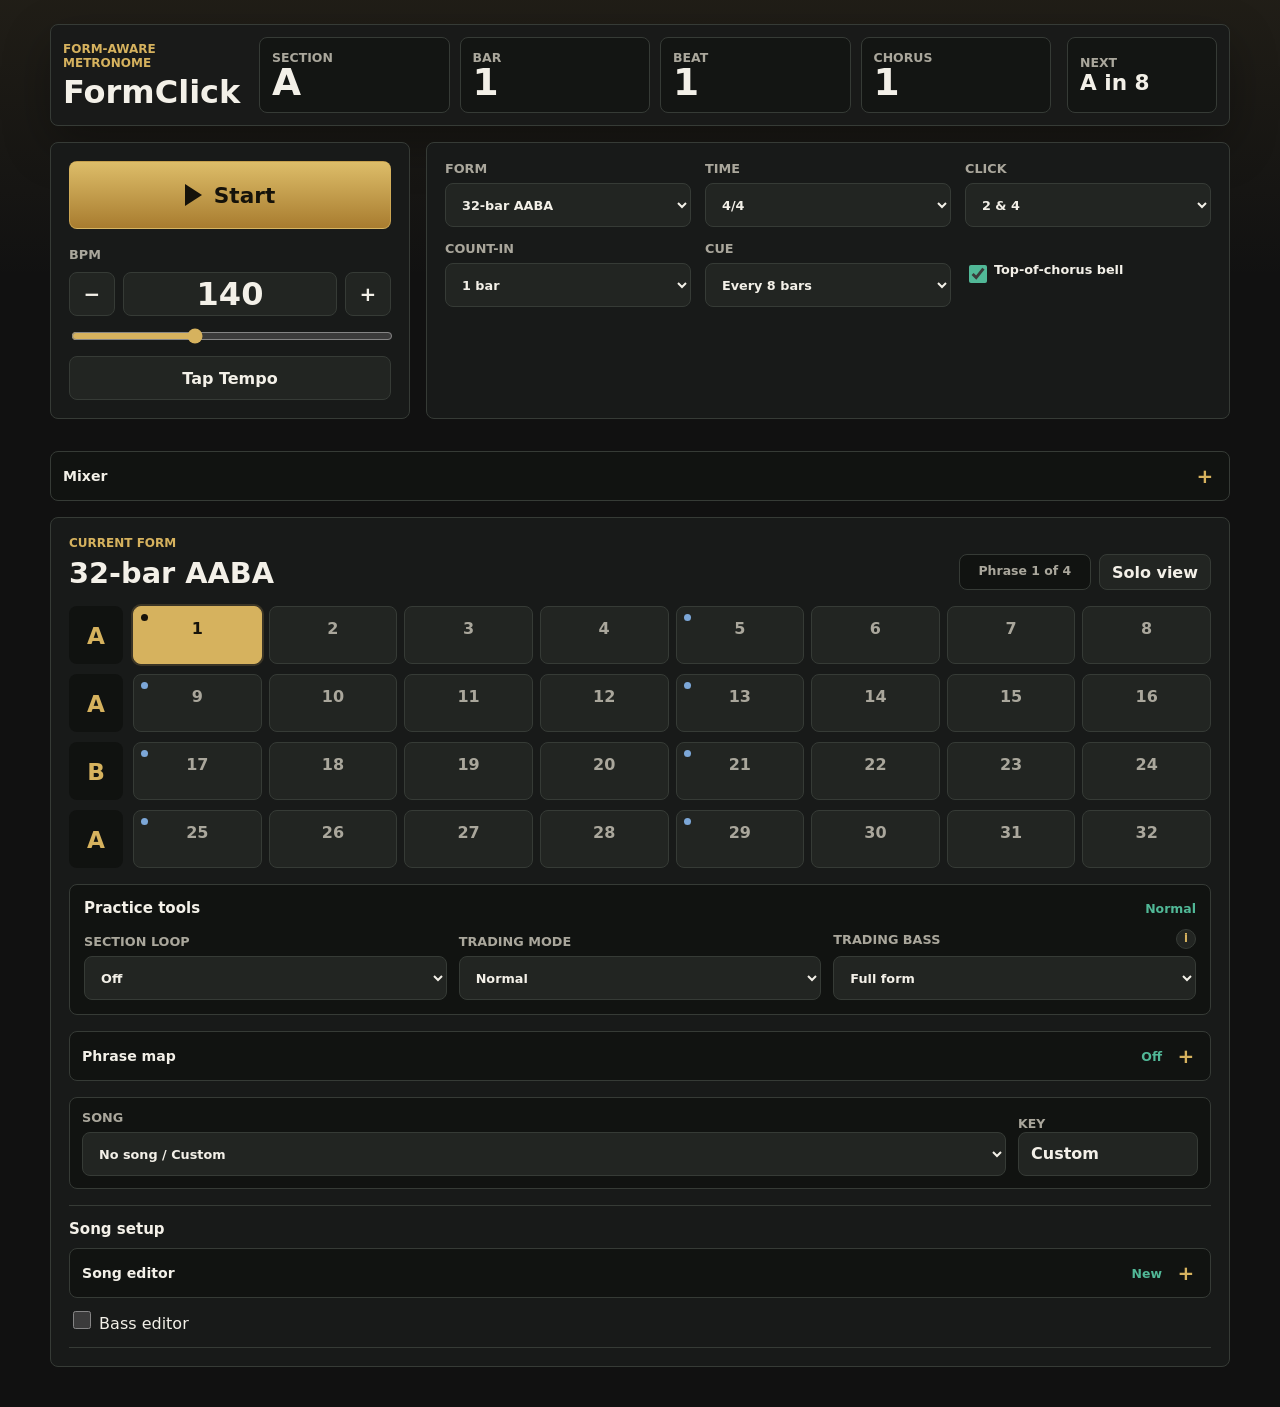
==== index.html @ 1fe7f84e "Initial FormClick version" ====
<!doctype html>
<html lang="en">
  <head>
    <meta charset="utf-8">
    <meta name="viewport" content="width=device-width, initial-scale=1">
    <meta name="theme-color" content="#111111">
    <meta name="apple-mobile-web-app-capable" content="yes">
    <meta name="apple-mobile-web-app-status-bar-style" content="black-translucent">
    <link rel="manifest" href="manifest.webmanifest">
    <link rel="icon" href="icon.svg" type="image/svg+xml">
    <link rel="apple-touch-icon" href="apple-touch-icon.png">
    <title>FormClick</title>
    <link rel="stylesheet" href="styles.css?v=iteration-2o">
  </head>
  <body>
    <main class="app-shell">
      <section class="status-band" aria-labelledby="app-title">
        <div class="brand-lockup">
          <p class="eyebrow">Form-aware metronome</p>
          <h1 id="app-title">FormClick</h1>
        </div>

        <div class="current-readout">
          <div>
            <span class="readout-label">Section</span>
            <strong id="current-section">A</strong>
          </div>
          <div>
            <span class="readout-label">Bar</span>
            <strong id="current-bar">1</strong>
          </div>
          <div>
            <span class="readout-label">Beat</span>
            <strong id="current-beat">1</strong>
          </div>
          <div>
            <span class="readout-label">Chorus</span>
            <strong id="current-chorus">1</strong>
          </div>
        </div>

        <div class="next-section">
          <span class="readout-label">Next</span>
          <strong id="next-section">A in 8</strong>
        </div>
      </section>

      <section class="control-layout" aria-label="Metronome controls">
        <div class="transport-panel">
          <button id="start-stop" class="transport-button" type="button" aria-label="Start metronome">
            <span class="transport-icon" aria-hidden="true"></span>
            <span id="transport-label">Start</span>
          </button>

          <div class="tempo-cluster">
            <label for="bpm">BPM</label>
            <div class="tempo-row">
              <button id="bpm-down" class="icon-button" type="button" aria-label="Decrease BPM">−</button>
              <input id="bpm" type="text" inputmode="numeric" pattern="[0-9]*" value="140" aria-label="BPM">
              <button id="bpm-up" class="icon-button" type="button" aria-label="Increase BPM">+</button>
            </div>
            <input id="bpm-range" type="range" min="30" max="320" step="1" value="140" aria-label="BPM slider">
            <button id="tap-tempo" class="secondary-button" type="button">Tap Tempo</button>
          </div>
        </div>

        <details class="settings-panel" open>
          <summary>
            <span>Metronome settings</span>
            <strong id="settings-summary">2 &amp; 4 / Cue 8</strong>
          </summary>
          <div class="settings-grid">
          <label>
            Form
            <select id="form-preset">
              <option value="aaba32">32-bar AABA</option>
              <option value="abac32">32-bar ABAC</option>
              <option value="blues12">12-bar Blues</option>
              <option value="rhythm32">Rhythm Changes</option>
              <option value="sixteen16">16-bar Tune</option>
              <option value="vamp8">Modal/Vamp</option>
              <option value="customUser">Custom form</option>
            </select>
          </label>

          <label>
            Time
            <select id="time-signature">
              <option value="4">4/4</option>
              <option value="3">3/4</option>
              <option value="5">5/4</option>
              <option value="7">7/4</option>
            </select>
          </label>

          <label>
            Click
            <select id="click-mode">
              <option value="quarter">Quarter notes</option>
              <option value="twoFour" selected>2 &amp; 4</option>
              <option value="beatOne">Beat 1 only</option>
              <option value="barline">Barline only</option>
              <option value="off">Off</option>
            </select>
          </label>

          <label>
            Count-in
            <select id="count-in">
              <option value="0">Off</option>
              <option value="1" selected>1 bar</option>
              <option value="2">2 bars</option>
            </select>
          </label>

          <label>
            Cue
            <select id="cue-interval">
              <option value="off">Off</option>
              <option value="1">Every bar</option>
              <option value="2">Every 2 bars</option>
              <option value="3">Every 3 bars</option>
              <option value="4">Every 4 bars</option>
              <option value="8" selected>Every 8 bars</option>
              <option value="12">Every 12 bars</option>
              <option value="16">Every 16 bars</option>
              <option value="32">Every 32 bars</option>
              <option value="chorus">Every chorus</option>
            </select>
          </label>

          <label class="toggle-row">
            <input id="chorus-cue" type="checkbox" checked>
            <span>Top-of-chorus bell</span>
          </label>
          </div>
        </details>

        <details class="mixer-panel tool-disclosure">
          <summary>Mixer</summary>
          <div class="mixer-grid">
            <label>
              Click volume
              <input id="click-volume" type="range" min="0" max="100" step="1" value="70">
            </label>
            <label>
              Cue volume
              <input id="cue-volume" type="range" min="0" max="100" step="1" value="85">
            </label>
            <label>
              Bass volume
              <input id="mixer-bass-volume" type="range" min="0" max="100" step="1" value="80">
            </label>
          </div>
        </details>
      </section>

      <section class="form-stage" aria-label="Jazz form map">
        <div class="form-header">
          <div>
            <p class="eyebrow">Current form</p>
            <h2 id="form-name">32-bar AABA</h2>
          </div>
          <div class="form-meta">
            <span class="state-chip" id="loop-summary" hidden>Loop off</span>
            <span class="state-chip" id="bass-summary" hidden>Bass off</span>
            <span class="state-chip" id="trading-summary" hidden>Trading off</span>
            <span class="state-chip" id="map-summary" hidden>Map off</span>
            <span class="phrase-chip" id="phrase-status">Phrase 1 of 4</span>
            <button id="solo-toggle" class="secondary-button compact-button" type="button">Solo view</button>
          </div>
        </div>
        <div id="form-grid" class="form-grid"></div>

        <section class="practice-tools-panel" aria-labelledby="practice-tools-title">
          <div class="tool-group-header">
            <h3 id="practice-tools-title">Practice tools</h3>
            <strong id="practice-status">Normal</strong>
          </div>
          <div class="practice-tools-grid">
            <label>
              Section loop
              <select id="section-loop">
                <option value="off" selected>Off</option>
              </select>
            </label>

            <label>
              Trading mode
              <select id="practice-mode">
                <option value="normal" selected>Normal</option>
              </select>
            </label>

            <div class="practice-control">
              <div class="field-label-with-help">
                <label for="trading-bass">Trading bass</label>
                <span class="tooltip-trigger">
                  <button class="info-button" type="button" aria-label="Explain trading bass" aria-describedby="trading-bass-help">i</button>
                  <span id="trading-bass-help" class="tooltip-content" role="tooltip">Full form keeps bass playing during your turn. Band only mutes it during your turn.</span>
                </span>
              </div>
              <select id="trading-bass">
                <option value="full" selected>Full form</option>
                <option value="band">Band only</option>
              </select>
            </div>
          </div>
        </section>

        <details class="phrase-map-panel tool-disclosure" aria-label="Phrase map tools">
          <summary>
            <span>Phrase map</span>
            <strong id="phrase-map-status">Off</strong>
          </summary>
          <div class="phrase-map-body">
            <label class="toggle-row">
              <input id="phrase-map-enabled" type="checkbox">
              <span>Show map and play cues</span>
            </label>

            <div class="phrase-editor-grid">
              <label>
                Start bar
                <input id="phrase-start-bar" type="number" min="1" step="1" value="1">
              </label>

              <label>
                Start beat
                <select id="phrase-start-beat">
                  <option value="1" selected>1</option>
                </select>
              </label>

              <label>
                End bar
                <input id="phrase-end-bar" type="number" min="1" step="1" value="1">
              </label>

              <label>
                End beat
                <select id="phrase-end-beat">
                  <option value="4" selected>4</option>
                </select>
              </label>

              <fieldset class="color-swatches">
                <legend>Colour</legend>
                <label><input type="radio" name="phrase-color" value="blue" checked><span class="swatch is-blue">Blue</span></label>
                <label><input type="radio" name="phrase-color" value="green"><span class="swatch is-green">Green</span></label>
                <label><input type="radio" name="phrase-color" value="gold"><span class="swatch is-gold">Gold</span></label>
              </fieldset>

              <label class="toggle-row">
                <input id="phrase-cue-in" type="checkbox" checked>
                <span>Cue in</span>
              </label>

              <label class="toggle-row">
                <input id="phrase-cue-out" type="checkbox" checked>
                <span>Cue out</span>
              </label>

              <button id="save-phrase" class="secondary-button" type="button">Add range</button>
              <button id="clear-phrases" class="secondary-button danger-button" type="button">Clear all</button>
            </div>

            <div id="phrase-ranges" class="phrase-ranges" aria-label="Mapped phrase ranges"></div>
          </div>
        </details>

        <div class="song-preset-panel" aria-label="Song preset editor">
          <label>
            Song
            <select id="song-preset">
              <option value="">Custom form</option>
            </select>
          </label>

          <div>
            <span class="readout-label">Key</span>
            <strong id="song-key">Custom</strong>
          </div>
        </div>

        <section class="session-setup-section" aria-labelledby="session-setup-title">
          <div class="tool-group-header">
            <h3 id="session-setup-title">Song setup</h3>
          </div>

          <details class="song-editor-panel tool-disclosure">
            <summary>
              <span>Song editor</span>
              <strong id="song-editor-status">New</strong>
            </summary>
            <div class="song-editor-grid">
              <label>
                Title
                <input id="song-editor-title" type="text" placeholder="My tune">
              </label>
              <label>
                Key
                <input id="song-editor-key" type="text" placeholder="C minor">
              </label>
              <label>
                Form
                <select id="song-editor-form">
                  <option value="aaba32">32-bar AABA</option>
                  <option value="abac32">32-bar ABAC</option>
                  <option value="blues12">12-bar Blues</option>
                  <option value="rhythm32">Rhythm Changes</option>
                  <option value="sixteen16">16-bar Tune</option>
                  <option value="vamp8">Modal/Vamp</option>
                  <option value="customUser">Custom form</option>
                </select>
              </label>
              <label id="song-editor-sections-wrap" class="song-sections-field" hidden>
                Sections
                <input id="song-editor-sections" type="text" value="A:8, A:8, B:8, A:8" aria-describedby="song-editor-hint">
              </label>
              <span id="song-editor-hint" class="field-hint" hidden>Use label:bars, separated by commas.</span>
              <div class="song-editor-actions">
                <button id="use-song-draft" class="secondary-button" type="button">Use now</button>
                <button id="save-song" class="secondary-button" type="button">Save song</button>
                <button id="delete-song" class="secondary-button danger-button" type="button" disabled>Delete</button>
              </div>
            </div>
          </details>

        <div class="root-editor">
          <label class="toggle-row root-edit-toggle">
            <input id="root-edit-enabled" type="checkbox">
            <span>Bass editor</span>
          </label>

          <p id="bass-editor-hint" class="editor-hint" hidden>Click a bar in the sequencer, then choose its bass note below.</p>

          <div id="bar-root-editor" class="bar-root-editor" hidden>
            <div>
              <p class="eyebrow">Selected bar</p>
              <h3 id="selected-bar-title">Bar 1</h3>
            </div>

            <label>
              Whole bar
              <select id="bar-root-primary">
                <option value="C1" selected>C</option>
                <option value="Db1">Db</option>
                <option value="D1">D</option>
                <option value="Eb1">Eb</option>
                <option value="E1">E</option>
                <option value="F1">F</option>
                <option value="Gb1">Gb</option>
                <option value="G1">G</option>
                <option value="Ab1">Ab</option>
                <option value="A1">A</option>
                <option value="Bb1">Bb</option>
                <option value="B1">B</option>
              </select>
            </label>

            <label class="toggle-row">
              <input id="bar-root-split" type="checkbox">
              <span>Split half bar</span>
            </label>

            <label id="bar-root-secondary-wrap">
              Second half
              <select id="bar-root-secondary">
                <option value="C1" selected>C</option>
                <option value="Db1">Db</option>
                <option value="D1">D</option>
                <option value="Eb1">Eb</option>
                <option value="E1">E</option>
                <option value="F1">F</option>
                <option value="Gb1">Gb</option>
                <option value="G1">G</option>
                <option value="Ab1">Ab</option>
                <option value="A1">A</option>
                <option value="Bb1">Bb</option>
                <option value="B1">B</option>
              </select>
            </label>

            <button id="save-bar-root" class="secondary-button" type="button">Set</button>
            <button id="clear-bar-root" class="secondary-button" type="button">Clear</button>
          </div>

          <div id="bass-settings-panel" class="bass-settings-panel" aria-label="Bass controls" hidden>
            <label>
              Bass style
              <select id="bass-style">
                <option value="ballad" selected>Whole notes</option>
                <option value="walking">Walking bass</option>
                <option value="jazz">Jazz quarter pulse</option>
              </select>
            </label>

            <label>
              Bass octave
              <select id="bass-octave">
                <option value="-12">-1 octave</option>
                <option value="0" selected>Normal</option>
                <option value="12">+1 octave</option>
              </select>
            </label>
          </div>
        </div>
        </section>
      </section>
      <div id="runtime-status" class="sr-only" aria-live="polite">Ready</div>
    </main>

    <script src="core.js?v=iteration-2o"></script>
    <script src="app.js?v=iteration-2o"></script>
  </body>
</html>
---- styles.css ----
:root {
  color-scheme: dark;
  --bg: #111111;
  --surface: #191b1a;
  --surface-strong: #222522;
  --line: #363b36;
  --text: #f3f0e8;
  --muted: #aaa79c;
  --gold: #d6b25e;
  --green: #51b897;
  --red: #cb6d67;
  --blue: #7ca7d8;
  --shadow: rgba(0, 0, 0, 0.3);
  --radius: 8px;
  font-family: Inter, ui-sans-serif, system-ui, -apple-system, BlinkMacSystemFont, "Segoe UI", sans-serif;
}

* {
  box-sizing: border-box;
}

body {
  min-height: 100vh;
  margin: 0;
  background:
    linear-gradient(180deg, rgba(214, 178, 94, 0.08), transparent 280px),
    var(--bg);
  color: var(--text);
}

button,
input,
select {
  font: inherit;
}

button,
select,
input[type="text"] {
  border: 1px solid var(--line);
  color: var(--text);
  background: var(--surface-strong);
}

button {
  cursor: pointer;
}

button:focus-visible,
input:focus-visible,
select:focus-visible {
  outline: 2px solid var(--gold);
  outline-offset: 2px;
}

.app-shell {
  width: min(1180px, calc(100% - 32px));
  min-height: 100vh;
  margin: 0 auto;
  padding: 24px 0 40px;
}

.status-band {
  display: grid;
  grid-template-columns: 180px minmax(420px, 1fr) 150px;
  align-items: stretch;
  gap: 16px;
  padding: 12px;
  border: 1px solid var(--line);
  border-radius: var(--radius);
  background: rgba(25, 27, 26, 0.92);
  box-shadow: 0 18px 48px var(--shadow);
}

.brand-lockup,
.next-section,
.current-readout > div {
  display: flex;
  flex-direction: column;
  justify-content: center;
  min-width: 0;
}

.eyebrow {
  margin: 0 0 6px;
  color: var(--gold);
  font-size: 0.75rem;
  font-weight: 800;
  letter-spacing: 0;
  text-transform: uppercase;
}

h1,
h2 {
  margin: 0;
  letter-spacing: 0;
}

h1 {
  font-size: 2rem;
  line-height: 1;
}

h2 {
  font-size: 1.8rem;
}

.current-readout {
  display: grid;
  grid-template-columns: repeat(4, minmax(0, 1fr));
  gap: 10px;
}

.current-readout > div,
.next-section {
  min-height: 76px;
  padding: 10px 12px;
  border: 1px solid var(--line);
  border-radius: var(--radius);
  background: #131513;
}

.current-readout strong,
.next-section strong {
  overflow-wrap: anywhere;
}

.current-readout strong {
  font-size: 2.35rem;
  line-height: 0.95;
}

.current-readout strong.is-counting-in {
  color: var(--red);
}

.next-section strong {
  font-size: 1.35rem;
}

.readout-label {
  color: var(--muted);
  font-size: 0.78rem;
  font-weight: 700;
  text-transform: uppercase;
}

.control-layout {
  display: grid;
  grid-template-columns: minmax(280px, 360px) 1fr;
  gap: 16px;
  margin-top: 16px;
}

.transport-panel,
.settings-panel,
.form-stage {
  border: 1px solid var(--line);
  border-radius: var(--radius);
  background: rgba(25, 27, 26, 0.94);
}

.transport-panel {
  display: grid;
  gap: 18px;
  padding: 18px;
}

.transport-button {
  display: flex;
  align-items: center;
  justify-content: center;
  gap: 12px;
  min-height: 68px;
  border-color: rgba(214, 178, 94, 0.65);
  border-radius: var(--radius);
  background: linear-gradient(180deg, #ddbd69, #a87c2f);
  color: #15120a;
  font-size: 1.35rem;
  font-weight: 900;
}

.transport-button.is-playing {
  background: linear-gradient(180deg, #df8079, #a3443e);
  color: #160a09;
}

.transport-icon {
  width: 0;
  height: 0;
  border-top: 11px solid transparent;
  border-bottom: 11px solid transparent;
  border-left: 17px solid currentColor;
}

.transport-button.is-playing .transport-icon {
  width: 18px;
  height: 22px;
  border: 0;
  background:
    linear-gradient(90deg, currentColor 0 35%, transparent 35% 65%, currentColor 65% 100%);
}

.tempo-cluster {
  display: grid;
  gap: 10px;
}

.tempo-cluster label,
.settings-panel label,
.bass-settings-panel label {
  color: var(--muted);
  font-size: 0.8rem;
  font-weight: 800;
  text-transform: uppercase;
}

.tempo-row {
  display: grid;
  grid-template-columns: 46px 1fr 46px;
  gap: 8px;
}

.icon-button,
.secondary-button,
select,
input[type="text"] {
  min-height: 44px;
  border-radius: var(--radius);
}

.icon-button {
  font-size: 1.25rem;
  font-weight: 900;
}

.secondary-button {
  color: var(--text);
  font-weight: 800;
}

#bpm {
  width: 100%;
  text-align: center;
  font-size: 2rem;
  font-weight: 900;
}

#bpm.is-pending {
  border-color: rgba(214, 178, 94, 0.7);
  color: var(--gold);
}

input[type="range"] {
  width: 100%;
  accent-color: var(--gold);
}

input[type="number"],
input[type="text"] {
  width: 100%;
  min-height: 44px;
  padding: 0 12px;
  border: 1px solid var(--line);
  border-radius: var(--radius);
  background: var(--surface-strong);
  color: var(--text);
}

.settings-panel,
.bass-settings-panel {
  display: grid;
  grid-template-columns: repeat(3, minmax(160px, 1fr));
  gap: 14px;
}

.settings-panel {
  display: block;
  padding: 0;
}

.settings-panel > summary {
  display: none;
}

.settings-grid {
  display: grid;
  grid-template-columns: repeat(3, minmax(160px, 1fr));
  gap: 14px;
  padding: 18px;
}

.settings-panel label,
.bass-settings-panel label {
  display: grid;
  gap: 7px;
}

select {
  width: 100%;
  padding: 0 12px;
}

.toggle-row {
  align-content: center;
  grid-template-columns: 22px 1fr;
  color: var(--text) !important;
  text-transform: none !important;
}

.toggle-row input {
  width: 18px;
  height: 18px;
  accent-color: var(--green);
}

.form-stage {
  margin-top: 16px;
  padding: 18px;
}

.form-header {
  display: flex;
  align-items: end;
  justify-content: space-between;
  gap: 16px;
  margin-bottom: 16px;
}

.form-meta {
  display: flex;
  flex-wrap: wrap;
  justify-content: flex-end;
  gap: 8px;
}

.state-chip,
.phrase-chip {
  min-height: 36px;
  padding: 8px 10px;
  border: 1px solid var(--line);
  border-radius: var(--radius);
  background: #111311;
  color: var(--muted);
  text-align: center;
  font-size: 0.78rem;
  font-weight: 800;
}

.state-chip {
  border-color: rgba(81, 184, 151, 0.48);
  color: var(--green);
}

.compact-button {
  min-height: 36px;
  padding: 6px 12px;
}

.phrase-chip {
  min-width: 132px;
  padding: 8px 10px;
  border: 1px solid var(--line);
  border-radius: var(--radius);
  background: #111311;
  color: var(--muted);
  text-align: center;
  font-weight: 800;
}

.form-grid {
  display: grid;
  gap: 10px;
}

.root-editor {
  display: grid;
  gap: 12px;
  margin-top: 16px;
}

.song-preset-panel,
.phrase-map-panel {
  display: grid;
  gap: 12px;
  align-items: end;
  margin-top: 16px;
  padding: 12px;
  border: 1px solid var(--line);
  border-radius: var(--radius);
  background: #111311;
}

.song-preset-panel {
  grid-template-columns: minmax(220px, 1fr) minmax(120px, 180px);
}

.phrase-map-panel {
  grid-template-columns: minmax(120px, 160px) repeat(4, minmax(96px, 1fr)) repeat(2, minmax(92px, 120px)) repeat(2, minmax(78px, 100px)) minmax(110px, 140px);
}

.song-preset-panel label,
.phrase-map-panel label {
  display: grid;
  gap: 7px;
  color: var(--muted);
  font-size: 0.8rem;
  font-weight: 800;
  text-transform: uppercase;
}

.song-preset-panel strong,
.phrase-map-panel strong {
  display: block;
  min-height: 44px;
  padding: 11px 12px;
  border: 1px solid var(--line);
  border-radius: var(--radius);
  background: var(--surface-strong);
  color: var(--text);
}

.practice-tools-panel {
  display: grid;
  gap: 12px;
  margin-top: 16px;
  padding: 14px;
  border: 1px solid var(--line);
  border-radius: var(--radius);
  background: #111311;
}

.tool-group-header {
  display: flex;
  align-items: center;
  justify-content: space-between;
  gap: 12px;
}

.tool-group-header h3 {
  margin: 0;
  font-size: 0.94rem;
  letter-spacing: 0;
}

.tool-group-header strong {
  color: var(--green);
  font-size: 0.78rem;
}

.practice-tools-grid {
  display: grid;
  grid-template-columns: repeat(3, minmax(150px, 1fr));
  gap: 12px;
  align-items: end;
}

.practice-tools-grid > label,
.practice-control {
  display: grid;
  gap: 7px;
  color: var(--muted);
  font-size: 0.8rem;
  font-weight: 800;
  text-transform: uppercase;
}

.field-label-with-help {
  display: flex;
  align-items: center;
  justify-content: space-between;
  gap: 8px;
}

.tooltip-trigger {
  position: relative;
  display: inline-flex;
}

.info-button {
  display: grid;
  width: 20px;
  min-width: 20px;
  min-height: 20px;
  height: 20px;
  place-items: center;
  padding: 0;
  border: 1px solid var(--line);
  border-radius: 50%;
  background: var(--surface-strong);
  color: var(--gold);
  font-family: inherit;
  font-size: 0.72rem;
  font-weight: 900;
  line-height: 1;
}

.info-button:focus-visible {
  outline: 2px solid var(--gold);
  outline-offset: 2px;
}

.tooltip-content {
  position: absolute;
  right: 0;
  bottom: calc(100% + 8px);
  z-index: 10;
  width: min(260px, calc(100vw - 48px));
  padding: 10px;
  border: 1px solid var(--line);
  border-radius: var(--radius);
  background: #181b18;
  color: var(--text);
  font-size: 0.75rem;
  font-weight: 700;
  line-height: 1.35;
  opacity: 0;
  pointer-events: none;
  text-transform: none;
  transform: translateY(4px);
  transition: opacity 120ms ease, transform 120ms ease;
}

.tooltip-trigger:hover .tooltip-content,
.info-button:focus + .tooltip-content,
.info-button:focus-visible + .tooltip-content {
  opacity: 1;
  transform: translateY(0);
}

.session-setup-section {
  margin-top: 16px;
  padding: 14px 0;
  border-top: 1px solid var(--line);
  border-bottom: 1px solid var(--line);
}

.session-setup-section > .tool-disclosure,
.session-setup-section > .root-editor {
  margin-top: 10px;
}

.root-edit-toggle {
  width: fit-content;
}

.editor-hint {
  margin: -4px 0 0;
  color: var(--muted);
  font-size: 0.8rem;
  line-height: 1.4;
}

.bass-settings-panel {
  grid-template-columns: repeat(2, minmax(150px, 1fr));
  padding: 12px;
  border: 1px solid var(--line);
  border-radius: var(--radius);
  background: #111311;
}

.bass-settings-panel[hidden] {
  display: none;
}

.bar-root-editor {
  display: grid;
  grid-template-columns: minmax(130px, 1fr) repeat(3, minmax(130px, 1fr)) auto auto;
  gap: 12px;
  align-items: end;
  padding: 12px;
  border: 1px solid var(--line);
  border-radius: var(--radius);
  background: #111311;
}

.bar-root-editor[hidden] {
  display: none;
}

.bar-root-editor h3 {
  margin: 0;
  font-size: 1.25rem;
  letter-spacing: 0;
}

.bar-root-editor label {
  display: grid;
  gap: 7px;
  color: var(--muted);
  font-size: 0.8rem;
  font-weight: 800;
  text-transform: uppercase;
}

.section-row {
  display: grid;
  grid-template-columns: 54px 1fr;
  gap: 10px;
  align-items: stretch;
}

.section-label {
  display: grid;
  place-items: center;
  min-height: 58px;
  border-radius: var(--radius);
  background: #101210;
  color: var(--gold);
  font-size: 1.45rem;
  font-weight: 900;
}

.bar-row {
  display: grid;
  grid-template-columns: repeat(var(--bar-count), minmax(44px, 1fr));
  gap: 7px;
}

.bar-cell {
  position: relative;
  display: grid;
  place-items: center;
  grid-template-rows: 1fr auto;
  min-height: 58px;
  overflow: hidden;
  border: 1px solid var(--line);
  border-radius: var(--radius);
  background: var(--surface-strong);
  color: var(--muted);
  font-size: 1rem;
  font-weight: 850;
}

.bar-number {
  position: relative;
  z-index: 1;
  line-height: 1;
}

.bar-root-label {
  position: relative;
  z-index: 1;
  min-height: 13px;
  color: var(--green);
  font-size: 0.68rem;
  font-weight: 900;
  line-height: 1;
}

.phrase-map-fill {
  position: absolute;
  top: 0;
  bottom: 0;
  left: var(--phrase-left);
  width: var(--phrase-width);
  z-index: 0;
  pointer-events: none;
  opacity: 0.44;
}

.phrase-map-fill.is-blue {
  background: rgba(105, 166, 255, 0.72);
}

.phrase-map-fill.is-green {
  background: rgba(81, 184, 151, 0.72);
}

.phrase-map-fill.is-gold {
  background: rgba(214, 178, 94, 0.78);
}

.bar-cell.has-custom-root {
  border-color: rgba(81, 184, 151, 0.75);
}

.bar-cell.is-selected-edit {
  border-color: var(--green);
  box-shadow: 0 0 0 2px rgba(81, 184, 151, 0.18);
}

.bar-cell.phrase-start::before {
  content: "";
  position: absolute;
  top: 7px;
  left: 7px;
  width: 7px;
  height: 7px;
  border-radius: 50%;
  background: var(--blue);
}

.bar-cell.is-current {
  border-color: var(--gold);
  background: #d6b25e;
  color: #17130a;
  box-shadow: 0 0 0 2px rgba(214, 178, 94, 0.18);
}

.bar-cell.is-current .bar-root-label {
  color: #17130a;
}

.bar-cell.is-current.phrase-start::before {
  background: #17130a;
}

body.is-playing .status-band {
  position: sticky;
  top: 8px;
  z-index: 20;
  box-shadow: 0 12px 36px rgba(0, 0, 0, 0.48);
}

body.is-playing[data-trade-turn="you"] .status-band {
  border-color: rgba(124, 167, 216, 0.72);
}

.mixer-panel {
  grid-column: 1 / -1;
}

.tool-disclosure {
  display: block;
  margin-top: 16px;
  padding: 0;
  border: 1px solid var(--line);
  border-radius: var(--radius);
  background: #111311;
}

.tool-disclosure > summary {
  display: flex;
  min-height: 48px;
  align-items: center;
  justify-content: space-between;
  gap: 12px;
  padding: 10px 12px;
  color: var(--text);
  cursor: pointer;
  font-size: 0.88rem;
  font-weight: 850;
  list-style: none;
}

.tool-disclosure > summary::-webkit-details-marker {
  display: none;
}

.tool-disclosure > summary::after {
  content: "+";
  width: 24px;
  color: var(--gold);
  font-size: 1.25rem;
  text-align: center;
}

.tool-disclosure[open] > summary::after {
  content: "−";
}

.tool-disclosure > summary strong {
  min-height: 0;
  margin-left: auto;
  padding: 0;
  border: 0;
  background: transparent;
  color: var(--green);
  font-size: 0.78rem;
}

.mixer-grid,
.phrase-editor-grid,
.song-editor-grid {
  display: grid;
  gap: 12px;
  padding: 0 12px 12px;
  align-items: end;
}

.mixer-grid {
  grid-template-columns: repeat(3, minmax(150px, 1fr));
}

.phrase-map-body {
  border-top: 1px solid var(--line);
  padding: 12px;
}

.phrase-map-body > .toggle-row {
  margin-bottom: 12px;
}

.phrase-editor-grid {
  grid-template-columns: repeat(4, minmax(96px, 1fr)) minmax(132px, 1.25fr) repeat(2, minmax(88px, 0.8fr)) auto auto;
  padding: 0;
}

.song-editor-grid {
  grid-template-columns: repeat(3, minmax(160px, 1fr));
}

.mixer-grid label,
.phrase-editor-grid > label:not(.toggle-row),
.song-editor-grid label {
  display: grid;
  gap: 7px;
  color: var(--muted);
  font-size: 0.8rem;
  font-weight: 800;
  text-transform: uppercase;
}

.song-sections-field {
  grid-column: 1 / -1;
}

.song-editor-actions {
  display: flex;
  grid-column: 1 / -1;
  justify-content: flex-end;
  gap: 10px;
}

.song-editor-actions button {
  min-width: 108px;
}

button:disabled {
  cursor: not-allowed;
  opacity: 0.42;
}

.field-hint {
  grid-column: 1 / -1;
  color: var(--muted);
  font-size: 0.78rem;
}

.field-hint.is-error {
  color: var(--red);
}

.color-swatches {
  display: flex;
  min-width: 132px;
  min-height: 44px;
  align-items: center;
  gap: 8px;
  margin: 0;
  padding: 18px 10px 6px;
  border: 1px solid var(--line);
  border-radius: var(--radius);
}

.color-swatches legend {
  padding: 0 5px;
  color: var(--muted);
  font-size: 0.7rem;
  font-weight: 800;
  text-transform: uppercase;
}

.color-swatches label {
  display: block;
  cursor: pointer;
}

.color-swatches input {
  position: absolute;
  width: 1px;
  height: 1px;
  opacity: 0;
}

.swatch {
  display: block;
  width: 26px;
  height: 26px;
  overflow: hidden;
  border: 2px solid transparent;
  border-radius: 50%;
  font-size: 0;
}

.swatch.is-blue,
.range-marker.is-blue {
  background: var(--blue);
}

.swatch.is-green,
.range-marker.is-green {
  background: var(--green);
}

.swatch.is-gold,
.range-marker.is-gold {
  background: var(--gold);
}

.color-swatches input:checked + .swatch {
  border-color: var(--text);
  box-shadow: 0 0 0 2px #111311, 0 0 0 4px var(--gold);
}

.phrase-ranges {
  display: grid;
  gap: 6px;
  margin-top: 12px;
}

.phrase-range-row {
  display: grid;
  grid-template-columns: 12px 1fr auto auto;
  min-height: 44px;
  align-items: center;
  gap: 10px;
  padding: 6px 8px;
  border-top: 1px solid var(--line);
}

.range-marker {
  width: 8px;
  height: 28px;
  border-radius: 3px;
}

.range-action {
  min-width: 64px;
  min-height: 36px;
  padding: 0 10px;
  font-size: 0.76rem;
}

.empty-state {
  margin: 4px 0 0;
  color: var(--muted);
  font-size: 0.82rem;
}

.danger-button {
  border-color: rgba(203, 109, 103, 0.5);
  color: #efaaa5;
}

.bar-cell {
  width: 100%;
  min-width: 44px;
  padding: 6px 4px;
  cursor: default;
}

.bar-cell[aria-disabled="false"] {
  cursor: pointer;
}

.bar-cell.is-trading-you:not(.is-current) {
  border-color: rgba(124, 167, 216, 0.66);
  box-shadow: inset 0 -5px 0 rgba(124, 167, 216, 0.42);
}

.bar-cell.is-outside-loop {
  opacity: 0.34;
}

.phrase-map-fill.is-range-start {
  border-left: 3px solid rgba(243, 240, 232, 0.9);
}

.phrase-map-fill.is-range-end {
  border-right: 3px solid rgba(243, 240, 232, 0.9);
}

button:hover:not(:disabled),
select:hover,
input[type="text"]:hover,
input[type="number"]:hover {
  border-color: #596158;
}

body.solo-view .control-layout,
body.solo-view .form-stage > .practice-tools-panel,
body.solo-view .form-stage > .phrase-map-panel,
body.solo-view .form-stage > .song-preset-panel,
body.solo-view .form-stage > .session-setup-section {
  display: none;
}

body.solo-view .app-shell {
  width: min(1440px, calc(100% - 24px));
  padding-top: 12px;
}

body.solo-view .form-stage {
  min-height: calc(100vh - 132px);
}

@media (prefers-reduced-motion: no-preference) {
  .bar-cell,
  .status-band,
  button {
    transition: border-color 120ms ease, background-color 120ms ease, opacity 120ms ease;
  }
}

.sr-only {
  position: absolute;
  width: 1px;
  height: 1px;
  padding: 0;
  margin: -1px;
  overflow: hidden;
  clip: rect(0, 0, 0, 0);
  white-space: nowrap;
  border: 0;
}

@media (max-width: 880px) {
  .app-shell {
    width: min(100% - 20px, 680px);
    padding-top: 10px;
  }

  .status-band,
  .control-layout {
    grid-template-columns: 1fr;
  }

  .current-readout {
    grid-template-columns: repeat(2, minmax(0, 1fr));
  }

  .settings-panel,
  .bass-settings-panel {
    grid-template-columns: repeat(2, minmax(140px, 1fr));
  }

  .bar-root-editor {
    grid-template-columns: repeat(2, minmax(140px, 1fr));
  }

  .practice-tools-grid {
    grid-template-columns: repeat(2, minmax(140px, 1fr));
  }
}

@media (max-width: 560px) {
  .current-readout {
    grid-template-columns: repeat(2, minmax(0, 1fr));
  }

  .settings-panel,
  .bass-settings-panel {
    grid-template-columns: 1fr;
  }

  .bar-root-editor {
    grid-template-columns: 1fr;
  }

  .song-preset-panel {
    grid-template-columns: 1fr;
  }

  .phrase-map-panel,
  .practice-tools-grid {
    grid-template-columns: 1fr;
  }

  .form-header {
    align-items: start;
    flex-direction: column;
  }

  .form-meta {
    justify-content: flex-start;
  }

  .section-row {
    grid-template-columns: 42px 1fr;
  }

  .section-label {
    min-height: 48px;
    font-size: 1.1rem;
  }

  .bar-row {
    grid-template-columns: repeat(var(--bar-count), minmax(34px, 1fr));
    gap: 5px;
  }

  .bar-cell {
    min-height: 48px;
    font-size: 0.86rem;
  }
}

@media (max-width: 1100px) {
  .phrase-editor-grid {
    grid-template-columns: repeat(4, minmax(96px, 1fr));
  }

  .color-swatches {
    grid-column: span 2;
  }
}

@media (max-width: 880px) {
  .status-band {
    grid-template-columns: 155px 1fr;
  }

  .brand-lockup h1 {
    font-size: 1.65rem;
  }

  .brand-lockup .eyebrow {
    font-size: 0.68rem;
  }

  .control-layout {
    grid-template-columns: minmax(250px, 0.8fr) minmax(0, 1.2fr);
  }

  .current-readout {
    grid-template-columns: repeat(4, minmax(0, 1fr));
  }

  .next-section {
    grid-column: 1 / -1;
    min-height: 44px;
    flex-direction: row;
    align-items: center;
    justify-content: space-between;
  }

  .mixer-grid,
  .song-editor-grid {
    grid-template-columns: repeat(2, minmax(140px, 1fr));
  }

  .settings-grid {
    grid-template-columns: repeat(2, minmax(140px, 1fr));
  }

  .phrase-editor-grid {
    grid-template-columns: repeat(2, minmax(120px, 1fr));
  }

  .color-swatches {
    grid-column: span 1;
  }
}

@media (max-width: 560px) {
  .app-shell {
    width: min(100% - 12px, 680px);
  }

  .status-band {
    grid-template-columns: 1fr;
    gap: 8px;
  }

  .control-layout {
    grid-template-columns: 1fr;
  }

  .settings-panel > summary {
    display: flex;
    min-height: 48px;
    align-items: center;
    justify-content: space-between;
    gap: 12px;
    padding: 10px 12px;
    cursor: pointer;
    font-weight: 850;
    list-style: none;
  }

  .settings-panel > summary::-webkit-details-marker {
    display: none;
  }

  .settings-panel > summary::after {
    content: "+";
    color: var(--gold);
    font-size: 1.25rem;
  }

  .settings-panel[open] > summary::after {
    content: "−";
  }

  .settings-panel > summary strong {
    margin-left: auto;
    color: var(--green);
    font-size: 0.72rem;
  }

  .settings-grid {
    grid-template-columns: 1fr;
    padding: 12px;
    border-top: 1px solid var(--line);
  }

  .brand-lockup {
    display: none;
  }

  .current-readout strong {
    font-size: 2rem;
  }

  .current-readout > div {
    min-height: 64px;
  }

  .form-stage {
    padding: 12px;
  }

  .form-grid {
    overflow-x: auto;
    padding-bottom: 8px;
  }

  .section-row {
    min-width: 472px;
  }

  .mixer-grid,
  .phrase-editor-grid,
  .song-editor-grid {
    grid-template-columns: 1fr;
  }

  .song-editor-actions {
    display: grid;
    grid-template-columns: 1fr;
  }

  .color-swatches,
  .field-hint {
    grid-column: 1;
  }

  .phrase-range-row {
    grid-template-columns: 10px 1fr;
  }

  .phrase-range-row .range-action {
    grid-column: span 1;
  }

  .form-meta {
    justify-content: stretch;
  }

  .state-chip,
  .phrase-chip,
  .compact-button {
    flex: 1 1 auto;
  }

  body.is-playing .status-band {
    top: 4px;
  }
}
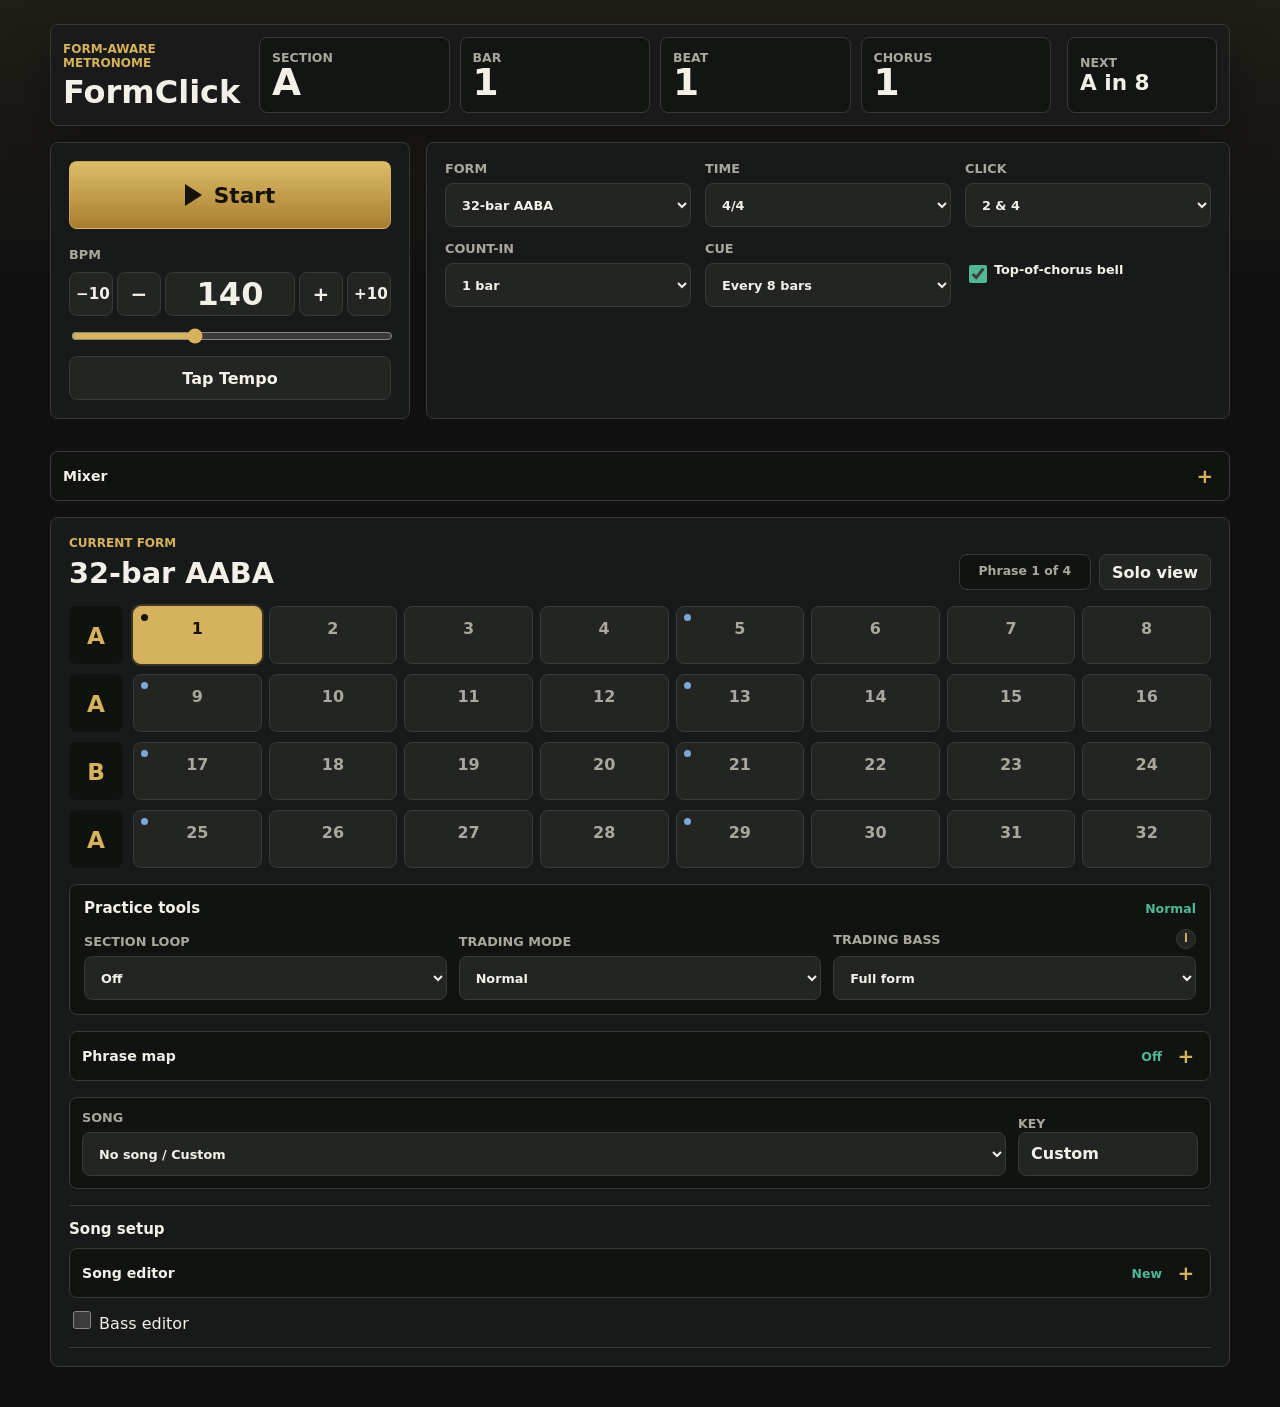
==== commit f193ae96: "Add two jazz standards and ten-BPM controls" ====
--- a/index.html
+++ b/index.html
@@ -10,7 +10,7 @@
     <link rel="icon" href="icon.svg" type="image/svg+xml">
     <link rel="apple-touch-icon" href="apple-touch-icon.png">
     <title>FormClick</title>
-    <link rel="stylesheet" href="styles.css?v=iteration-2o">
+    <link rel="stylesheet" href="styles.css?v=iteration-2p">
   </head>
   <body>
     <main class="app-shell">
@@ -55,9 +55,11 @@
           <div class="tempo-cluster">
             <label for="bpm">BPM</label>
             <div class="tempo-row">
+              <button id="bpm-down-ten" class="icon-button tempo-step-ten" type="button" aria-label="Decrease BPM by 10">−10</button>
               <button id="bpm-down" class="icon-button" type="button" aria-label="Decrease BPM">−</button>
               <input id="bpm" type="text" inputmode="numeric" pattern="[0-9]*" value="140" aria-label="BPM">
               <button id="bpm-up" class="icon-button" type="button" aria-label="Increase BPM">+</button>
+              <button id="bpm-up-ten" class="icon-button tempo-step-ten" type="button" aria-label="Increase BPM by 10">+10</button>
             </div>
             <input id="bpm-range" type="range" min="30" max="320" step="1" value="140" aria-label="BPM slider">
             <button id="tap-tempo" class="secondary-button" type="button">Tap Tempo</button>
@@ -411,7 +413,7 @@
       <div id="runtime-status" class="sr-only" aria-live="polite">Ready</div>
     </main>
 
-    <script src="core.js?v=iteration-2o"></script>
-    <script src="app.js?v=iteration-2o"></script>
+    <script src="core.js?v=iteration-2p"></script>
+    <script src="app.js?v=iteration-2q"></script>
   </body>
 </html>
--- a/styles.css
+++ b/styles.css
@@ -217,8 +217,8 @@
 
 .tempo-row {
   display: grid;
-  grid-template-columns: 46px 1fr 46px;
-  gap: 8px;
+  grid-template-columns: repeat(2, 44px) minmax(64px, 1fr) repeat(2, 44px);
+  gap: 4px;
 }
 
 .icon-button,
@@ -234,9 +234,23 @@
   font-weight: 900;
 }
 
+.tempo-step-ten {
+  font-size: 0.95rem;
+}
+
 .secondary-button {
   color: var(--text);
   font-weight: 800;
+}
+
+@media (max-width: 310px) {
+  .tempo-row {
+    grid-template-columns: repeat(2, 38px) minmax(50px, 1fr) repeat(2, 38px);
+  }
+
+  .tempo-row #bpm {
+    font-size: 1.6rem;
+  }
 }
 
 #bpm {
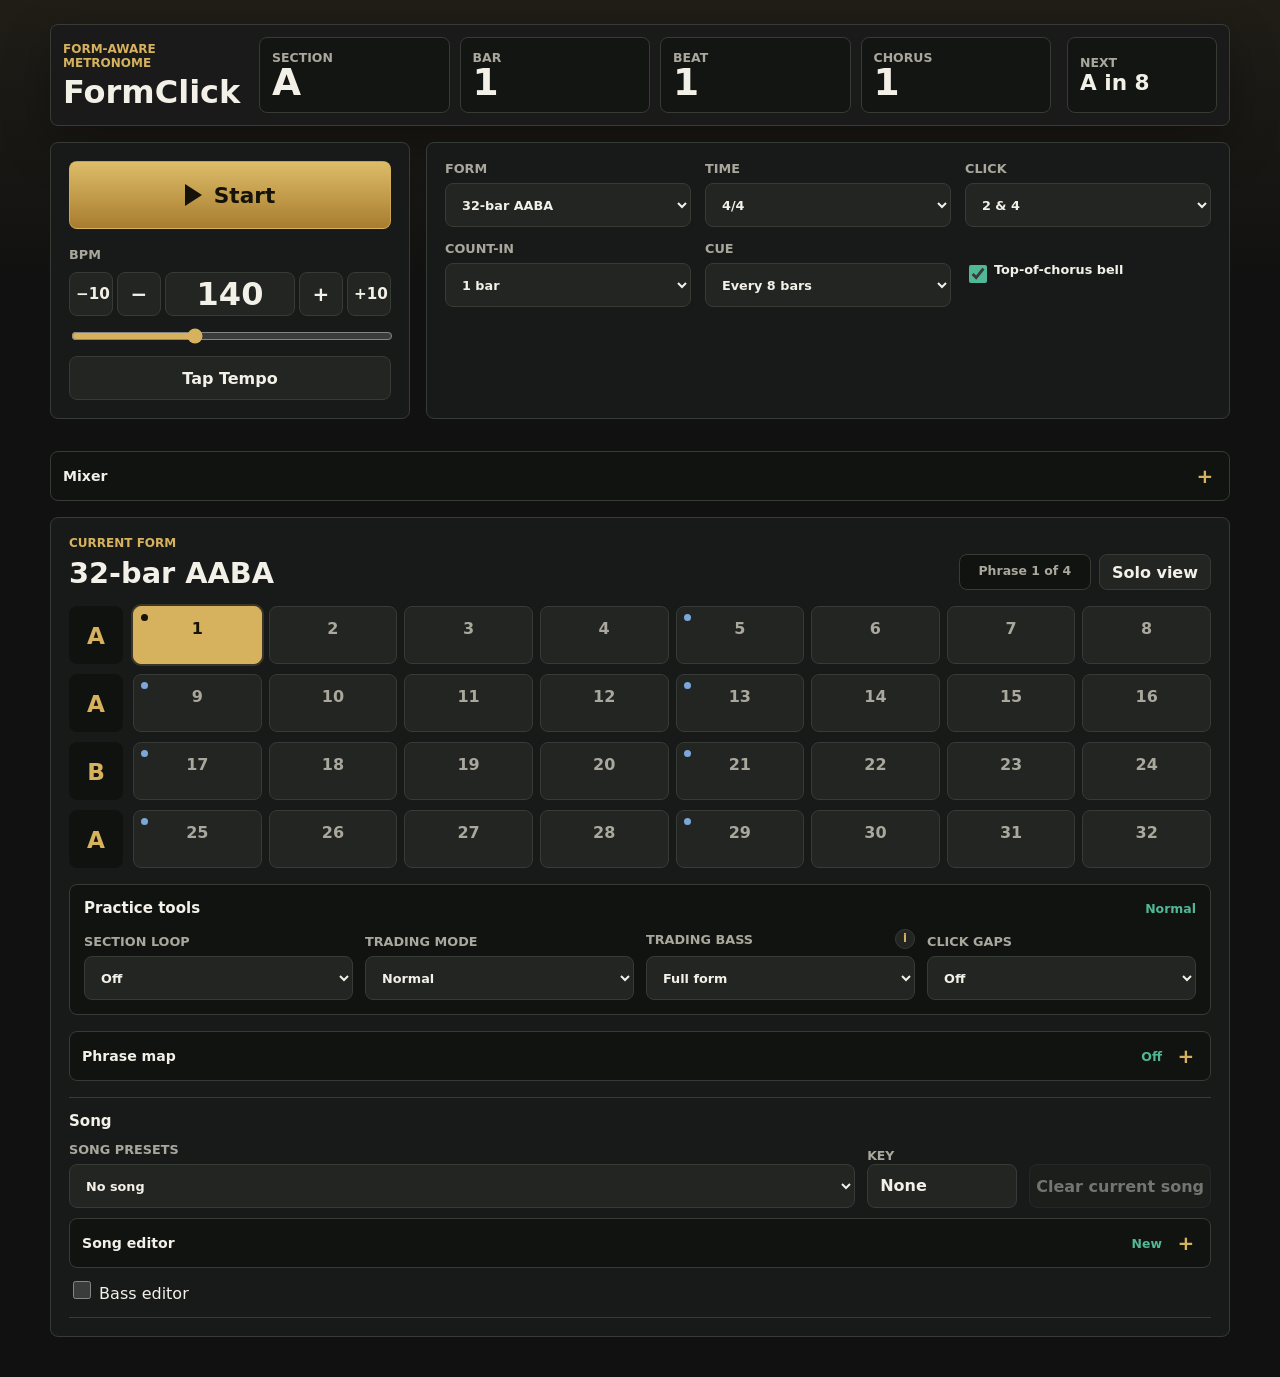
==== commit c104958e: "Improve practice controls and iOS audio recovery" ====
--- a/index.html
+++ b/index.html
@@ -10,7 +10,7 @@
     <link rel="icon" href="icon.svg" type="image/svg+xml">
     <link rel="apple-touch-icon" href="apple-touch-icon.png">
     <title>FormClick</title>
-    <link rel="stylesheet" href="styles.css?v=iteration-2p">
+    <link rel="stylesheet" href="styles.css?v=iteration-2u">
   </head>
   <body>
     <main class="app-shell">
@@ -51,6 +51,7 @@
             <span class="transport-icon" aria-hidden="true"></span>
             <span id="transport-label">Start</span>
           </button>
+          <p id="audio-status" class="audio-status" role="status" hidden></p>
 
           <div class="tempo-cluster">
             <label for="bpm">BPM</label>
@@ -167,8 +168,10 @@
             <span class="state-chip" id="loop-summary" hidden>Loop off</span>
             <span class="state-chip" id="bass-summary" hidden>Bass off</span>
             <span class="state-chip" id="trading-summary" hidden>Trading off</span>
+            <span class="state-chip" id="click-gap-summary" hidden>Click on</span>
             <span class="state-chip" id="map-summary" hidden>Map off</span>
             <span class="phrase-chip" id="phrase-status">Phrase 1 of 4</span>
+            <button id="solo-resume" class="secondary-button compact-button" type="button" hidden>Resume audio</button>
             <button id="solo-toggle" class="secondary-button compact-button" type="button">Solo view</button>
           </div>
         </div>
@@ -207,6 +210,17 @@
                 <option value="band">Band only</option>
               </select>
             </div>
+
+            <label>
+              Click gaps
+              <select id="click-gaps">
+                <option value="off" selected>Off</option>
+                <option value="1">1 bar on / 1 bar silent</option>
+                <option value="2">2 bars on / 2 bars silent</option>
+                <option value="4">4 bars on / 4 bars silent</option>
+                <option value="8">8 bars on / 8 bars silent</option>
+              </select>
+            </label>
           </div>
         </section>
 
@@ -271,23 +285,26 @@
           </div>
         </details>
 
-        <div class="song-preset-panel" aria-label="Song preset editor">
-          <label>
-            Song
-            <select id="song-preset">
-              <option value="">Custom form</option>
-            </select>
-          </label>
-
-          <div>
-            <span class="readout-label">Key</span>
-            <strong id="song-key">Custom</strong>
-          </div>
-        </div>
-
         <section class="session-setup-section" aria-labelledby="session-setup-title">
           <div class="tool-group-header">
-            <h3 id="session-setup-title">Song setup</h3>
+            <h3 id="session-setup-title">Song</h3>
+          </div>
+
+          <div class="song-preset-panel">
+            <label>
+              Song presets
+              <select id="song-preset">
+                <option value="">No song</option>
+                <option value="custom">Custom</option>
+              </select>
+            </label>
+
+            <div>
+              <span class="readout-label">Key</span>
+              <strong id="song-key">None</strong>
+            </div>
+
+            <button id="clear-current-song" class="secondary-button clear-song-button" type="button" disabled>Clear current song</button>
           </div>
 
           <details class="song-editor-panel tool-disclosure">
@@ -329,91 +346,91 @@
             </div>
           </details>
 
-        <div class="root-editor">
-          <label class="toggle-row root-edit-toggle">
-            <input id="root-edit-enabled" type="checkbox">
-            <span>Bass editor</span>
-          </label>
-
-          <p id="bass-editor-hint" class="editor-hint" hidden>Click a bar in the sequencer, then choose its bass note below.</p>
-
-          <div id="bar-root-editor" class="bar-root-editor" hidden>
-            <div>
-              <p class="eyebrow">Selected bar</p>
-              <h3 id="selected-bar-title">Bar 1</h3>
-            </div>
-
-            <label>
-              Whole bar
-              <select id="bar-root-primary">
-                <option value="C1" selected>C</option>
-                <option value="Db1">Db</option>
-                <option value="D1">D</option>
-                <option value="Eb1">Eb</option>
-                <option value="E1">E</option>
-                <option value="F1">F</option>
-                <option value="Gb1">Gb</option>
-                <option value="G1">G</option>
-                <option value="Ab1">Ab</option>
-                <option value="A1">A</option>
-                <option value="Bb1">Bb</option>
-                <option value="B1">B</option>
-              </select>
-            </label>
-
-            <label class="toggle-row">
-              <input id="bar-root-split" type="checkbox">
-              <span>Split half bar</span>
-            </label>
-
-            <label id="bar-root-secondary-wrap">
-              Second half
-              <select id="bar-root-secondary">
-                <option value="C1" selected>C</option>
-                <option value="Db1">Db</option>
-                <option value="D1">D</option>
-                <option value="Eb1">Eb</option>
-                <option value="E1">E</option>
-                <option value="F1">F</option>
-                <option value="Gb1">Gb</option>
-                <option value="G1">G</option>
-                <option value="Ab1">Ab</option>
-                <option value="A1">A</option>
-                <option value="Bb1">Bb</option>
-                <option value="B1">B</option>
-              </select>
-            </label>
-
-            <button id="save-bar-root" class="secondary-button" type="button">Set</button>
-            <button id="clear-bar-root" class="secondary-button" type="button">Clear</button>
-          </div>
-
-          <div id="bass-settings-panel" class="bass-settings-panel" aria-label="Bass controls" hidden>
-            <label>
-              Bass style
-              <select id="bass-style">
-                <option value="ballad" selected>Whole notes</option>
-                <option value="walking">Walking bass</option>
-                <option value="jazz">Jazz quarter pulse</option>
-              </select>
-            </label>
-
-            <label>
-              Bass octave
-              <select id="bass-octave">
-                <option value="-12">-1 octave</option>
-                <option value="0" selected>Normal</option>
-                <option value="12">+1 octave</option>
-              </select>
-            </label>
-          </div>
-        </div>
+          <div class="root-editor">
+            <label class="toggle-row root-edit-toggle">
+              <input id="root-edit-enabled" type="checkbox">
+              <span>Bass editor</span>
+            </label>
+
+            <p id="bass-editor-hint" class="editor-hint" hidden>Click a bar in the sequencer, then choose its bass note below.</p>
+
+            <div id="bar-root-editor" class="bar-root-editor" hidden>
+              <div>
+                <p class="eyebrow">Selected bar</p>
+                <h3 id="selected-bar-title">Bar 1</h3>
+              </div>
+
+              <label>
+                Whole bar
+                <select id="bar-root-primary">
+                  <option value="C1" selected>C</option>
+                  <option value="Db1">Db</option>
+                  <option value="D1">D</option>
+                  <option value="Eb1">Eb</option>
+                  <option value="E1">E</option>
+                  <option value="F1">F</option>
+                  <option value="Gb1">Gb</option>
+                  <option value="G1">G</option>
+                  <option value="Ab1">Ab</option>
+                  <option value="A1">A</option>
+                  <option value="Bb1">Bb</option>
+                  <option value="B1">B</option>
+                </select>
+              </label>
+
+              <label class="toggle-row">
+                <input id="bar-root-split" type="checkbox">
+                <span>Split half bar</span>
+              </label>
+
+              <label id="bar-root-secondary-wrap">
+                Second half
+                <select id="bar-root-secondary">
+                  <option value="C1" selected>C</option>
+                  <option value="Db1">Db</option>
+                  <option value="D1">D</option>
+                  <option value="Eb1">Eb</option>
+                  <option value="E1">E</option>
+                  <option value="F1">F</option>
+                  <option value="Gb1">Gb</option>
+                  <option value="G1">G</option>
+                  <option value="Ab1">Ab</option>
+                  <option value="A1">A</option>
+                  <option value="Bb1">Bb</option>
+                  <option value="B1">B</option>
+                </select>
+              </label>
+
+              <button id="save-bar-root" class="secondary-button" type="button">Set</button>
+              <button id="clear-bar-root" class="secondary-button" type="button">Clear</button>
+            </div>
+
+            <div id="bass-settings-panel" class="bass-settings-panel" aria-label="Bass controls" hidden>
+              <label>
+                Bass style
+                <select id="bass-style">
+                  <option value="ballad" selected>Whole notes</option>
+                  <option value="walking">Walking bass</option>
+                  <option value="jazz">Jazz quarter pulse</option>
+                </select>
+              </label>
+
+              <label>
+                Bass octave
+                <select id="bass-octave">
+                  <option value="-12">-1 octave</option>
+                  <option value="0" selected>Normal</option>
+                  <option value="12">+1 octave</option>
+                </select>
+              </label>
+            </div>
+          </div>
         </section>
       </section>
       <div id="runtime-status" class="sr-only" aria-live="polite">Ready</div>
     </main>
 
-    <script src="core.js?v=iteration-2p"></script>
-    <script src="app.js?v=iteration-2q"></script>
+    <script src="core.js?v=iteration-2t"></script>
+    <script src="app.js?v=iteration-2u"></script>
   </body>
 </html>
--- a/styles.css
+++ b/styles.css
@@ -201,6 +201,13 @@
     linear-gradient(90deg, currentColor 0 35%, transparent 35% 65%, currentColor 65% 100%);
 }
 
+.audio-status {
+  margin: 0;
+  color: var(--gold);
+  font-size: 0.9rem;
+  line-height: 1.4;
+}
+
 .tempo-cluster {
   display: grid;
   gap: 10px;
@@ -366,6 +373,11 @@
   color: var(--green);
 }
 
+.state-chip.is-gap-silent {
+  border-color: rgba(235, 176, 92, 0.6);
+  color: #ebb05c;
+}
+
 .compact-button {
   min-height: 36px;
   padding: 6px 12px;
@@ -393,7 +405,6 @@
   margin-top: 16px;
 }
 
-.song-preset-panel,
 .phrase-map-panel {
   display: grid;
   gap: 12px;
@@ -406,7 +417,15 @@
 }
 
 .song-preset-panel {
-  grid-template-columns: minmax(220px, 1fr) minmax(120px, 180px);
+  display: grid;
+  grid-template-columns: minmax(180px, 1fr) minmax(100px, 150px) auto;
+  gap: 12px;
+  align-items: end;
+  margin-top: 12px;
+}
+
+.clear-song-button {
+  white-space: nowrap;
 }
 
 .phrase-map-panel {
@@ -464,7 +483,7 @@
 
 .practice-tools-grid {
   display: grid;
-  grid-template-columns: repeat(3, minmax(150px, 1fr));
+  grid-template-columns: repeat(4, minmax(150px, 1fr));
   gap: 12px;
   align-items: end;
 }
@@ -996,7 +1015,6 @@
 body.solo-view .control-layout,
 body.solo-view .form-stage > .practice-tools-panel,
 body.solo-view .form-stage > .phrase-map-panel,
-body.solo-view .form-stage > .song-preset-panel,
 body.solo-view .form-stage > .session-setup-section {
   display: none;
 }
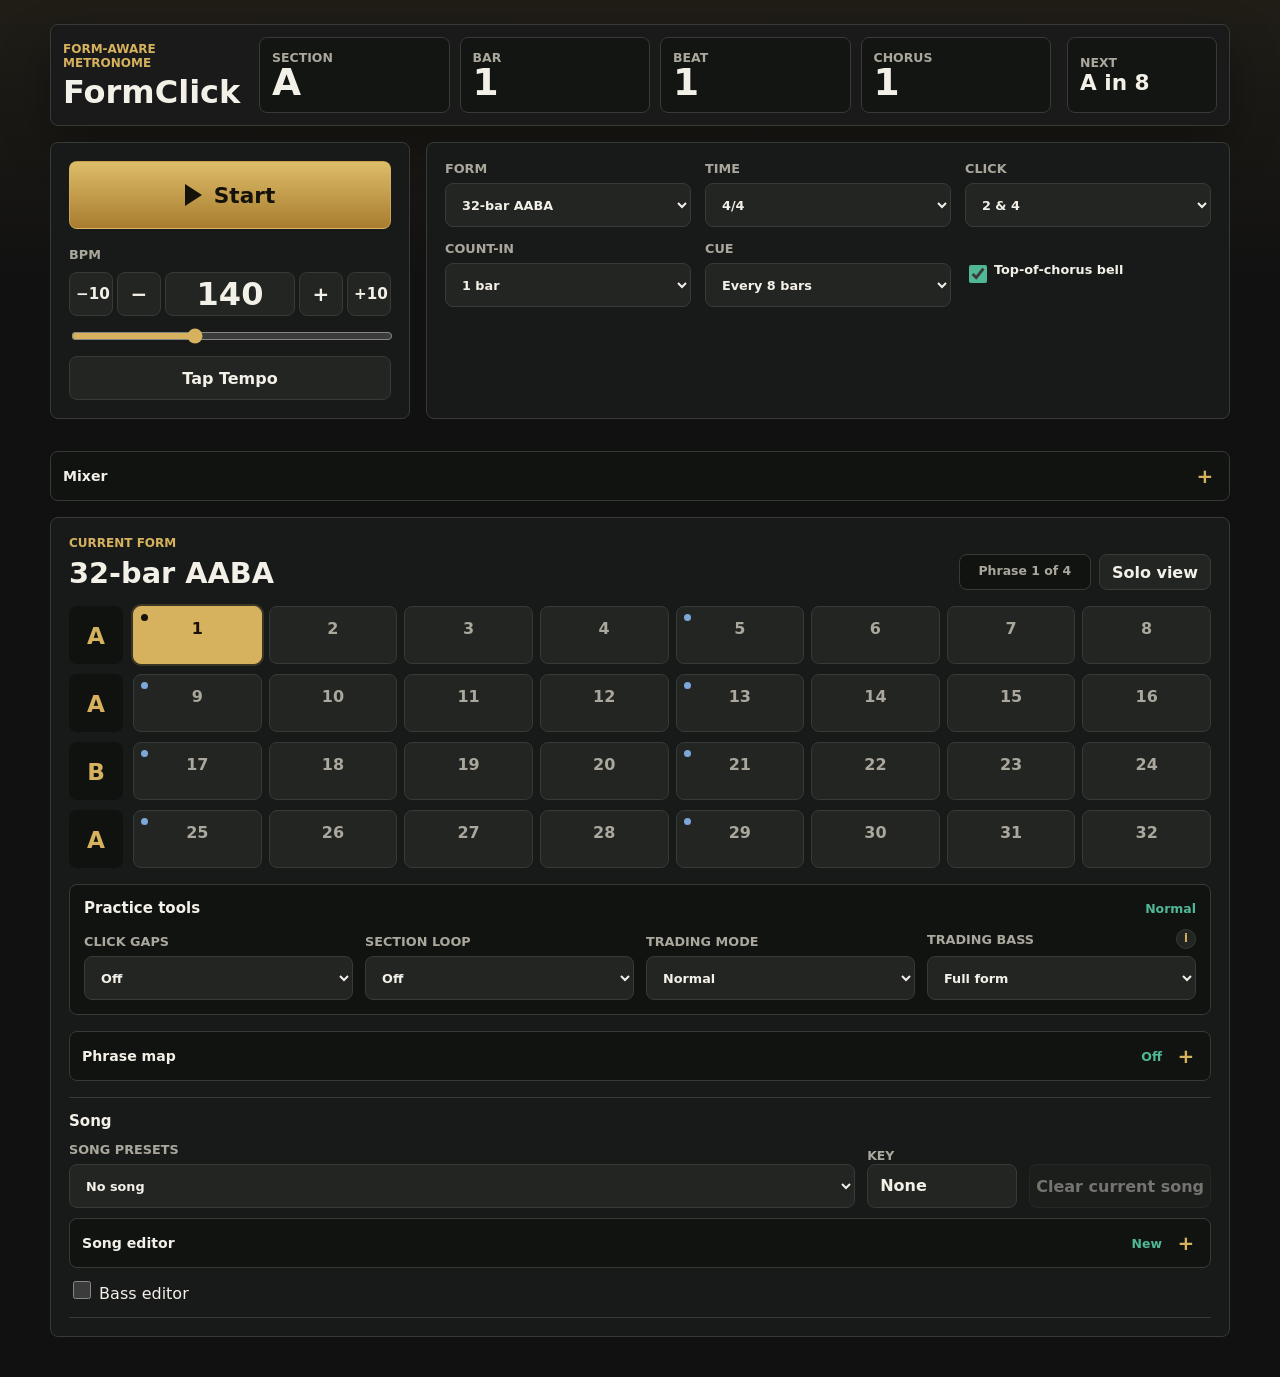
==== commit 582d27ba: "Put click gaps first in practice tools" ====
--- a/index.html
+++ b/index.html
@@ -10,7 +10,7 @@
     <link rel="icon" href="icon.svg" type="image/svg+xml">
     <link rel="apple-touch-icon" href="apple-touch-icon.png">
     <title>FormClick</title>
-    <link rel="stylesheet" href="styles.css?v=iteration-2u">
+    <link rel="stylesheet" href="styles.css?v=iteration-2v">
   </head>
   <body>
     <main class="app-shell">
@@ -184,6 +184,17 @@
           </div>
           <div class="practice-tools-grid">
             <label>
+              Click gaps
+              <select id="click-gaps">
+                <option value="off" selected>Off</option>
+                <option value="1">1 bar on / 1 bar silent</option>
+                <option value="2">2 bars on / 2 bars silent</option>
+                <option value="4">4 bars on / 4 bars silent</option>
+                <option value="8">8 bars on / 8 bars silent</option>
+              </select>
+            </label>
+
+            <label>
               Section loop
               <select id="section-loop">
                 <option value="off" selected>Off</option>
@@ -210,17 +221,6 @@
                 <option value="band">Band only</option>
               </select>
             </div>
-
-            <label>
-              Click gaps
-              <select id="click-gaps">
-                <option value="off" selected>Off</option>
-                <option value="1">1 bar on / 1 bar silent</option>
-                <option value="2">2 bars on / 2 bars silent</option>
-                <option value="4">4 bars on / 4 bars silent</option>
-                <option value="8">8 bars on / 8 bars silent</option>
-              </select>
-            </label>
           </div>
         </section>
 
@@ -431,6 +431,6 @@
     </main>
 
     <script src="core.js?v=iteration-2t"></script>
-    <script src="app.js?v=iteration-2u"></script>
+    <script src="app.js?v=iteration-2v"></script>
   </body>
 </html>
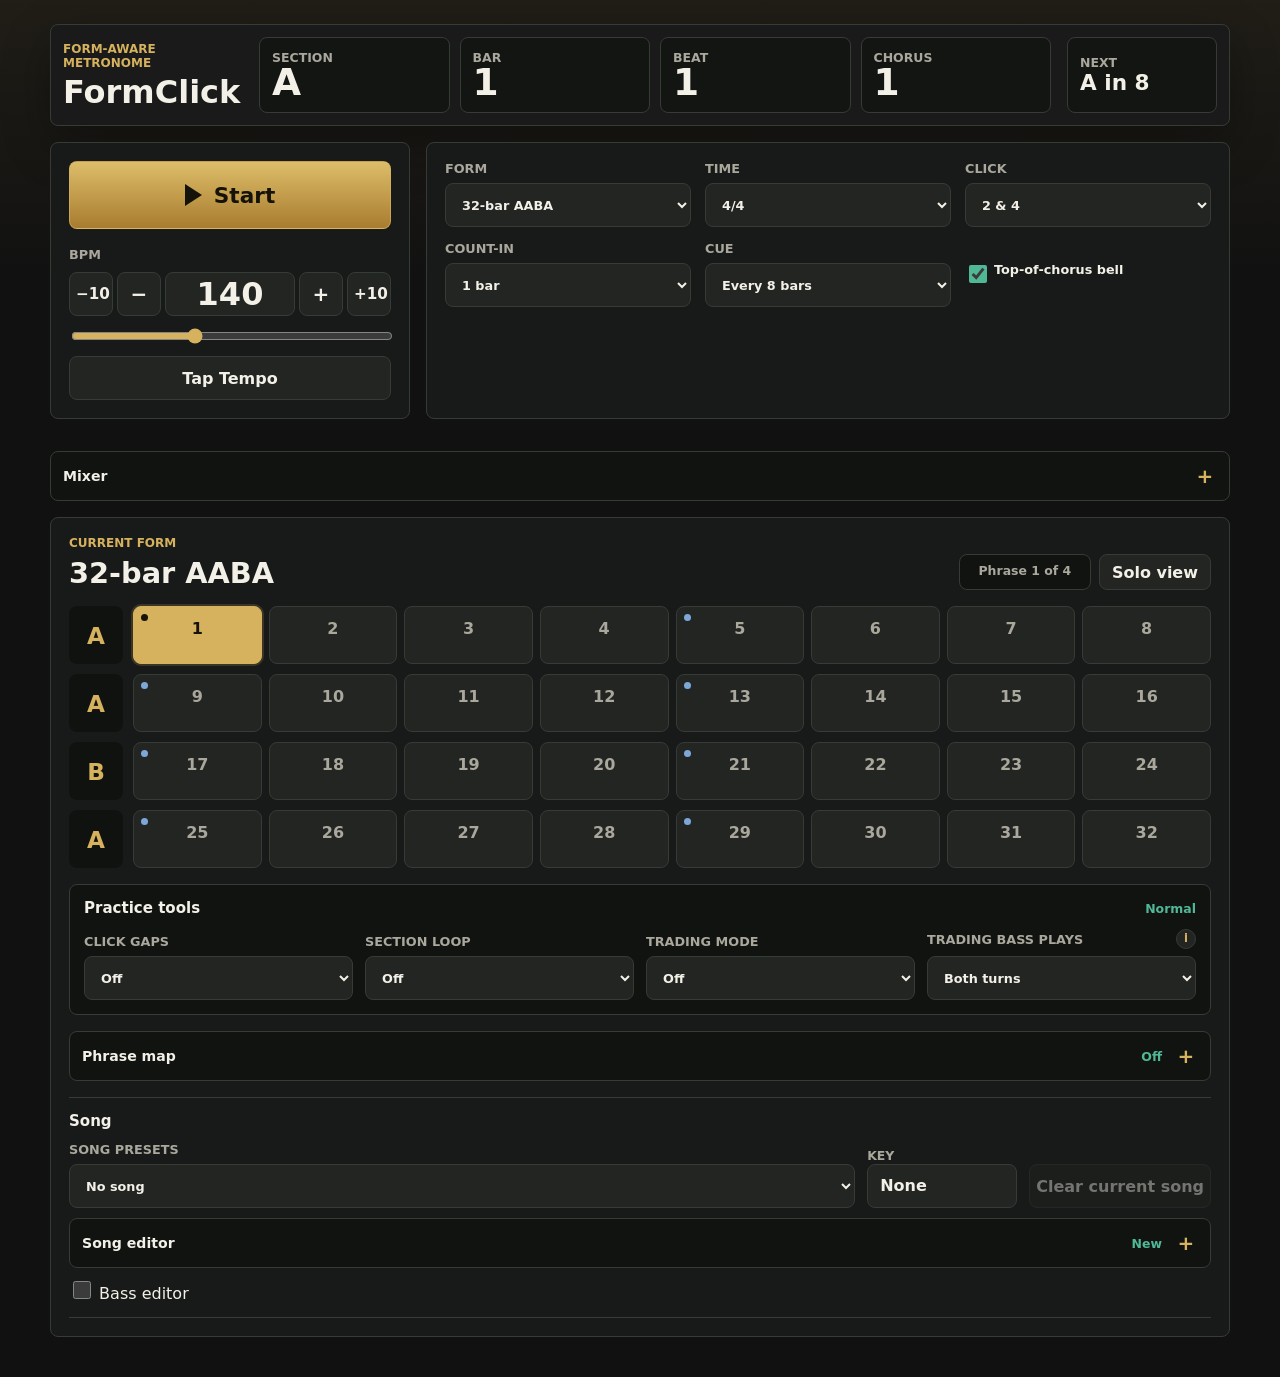
==== commit 5c10f78f: "Clarify trading controls and turn labels" ====
--- a/index.html
+++ b/index.html
@@ -204,21 +204,21 @@
             <label>
               Trading mode
               <select id="practice-mode">
-                <option value="normal" selected>Normal</option>
+                <option value="normal" selected>Off</option>
               </select>
             </label>
 
             <div class="practice-control">
               <div class="field-label-with-help">
-                <label for="trading-bass">Trading bass</label>
+                <label for="trading-bass">Trading bass plays</label>
                 <span class="tooltip-trigger">
                   <button class="info-button" type="button" aria-label="Explain trading bass" aria-describedby="trading-bass-help">i</button>
-                  <span id="trading-bass-help" class="tooltip-content" role="tooltip">Full form keeps bass playing during your turn. Band only mutes it during your turn.</span>
+                  <span id="trading-bass-help" class="tooltip-content" role="tooltip">Backing only mutes bass during your solo. Both turns keeps it playing. Only bars with assigned notes will sound.</span>
                 </span>
               </div>
               <select id="trading-bass">
-                <option value="full" selected>Full form</option>
-                <option value="band">Band only</option>
+                <option value="full" selected>Both turns</option>
+                <option value="band">Backing only</option>
               </select>
             </div>
           </div>
@@ -430,7 +430,7 @@
       <div id="runtime-status" class="sr-only" aria-live="polite">Ready</div>
     </main>
 
-    <script src="core.js?v=iteration-2t"></script>
-    <script src="app.js?v=iteration-2v"></script>
+    <script src="core.js?v=iteration-2x"></script>
+    <script src="app.js?v=iteration-2z"></script>
   </body>
 </html>
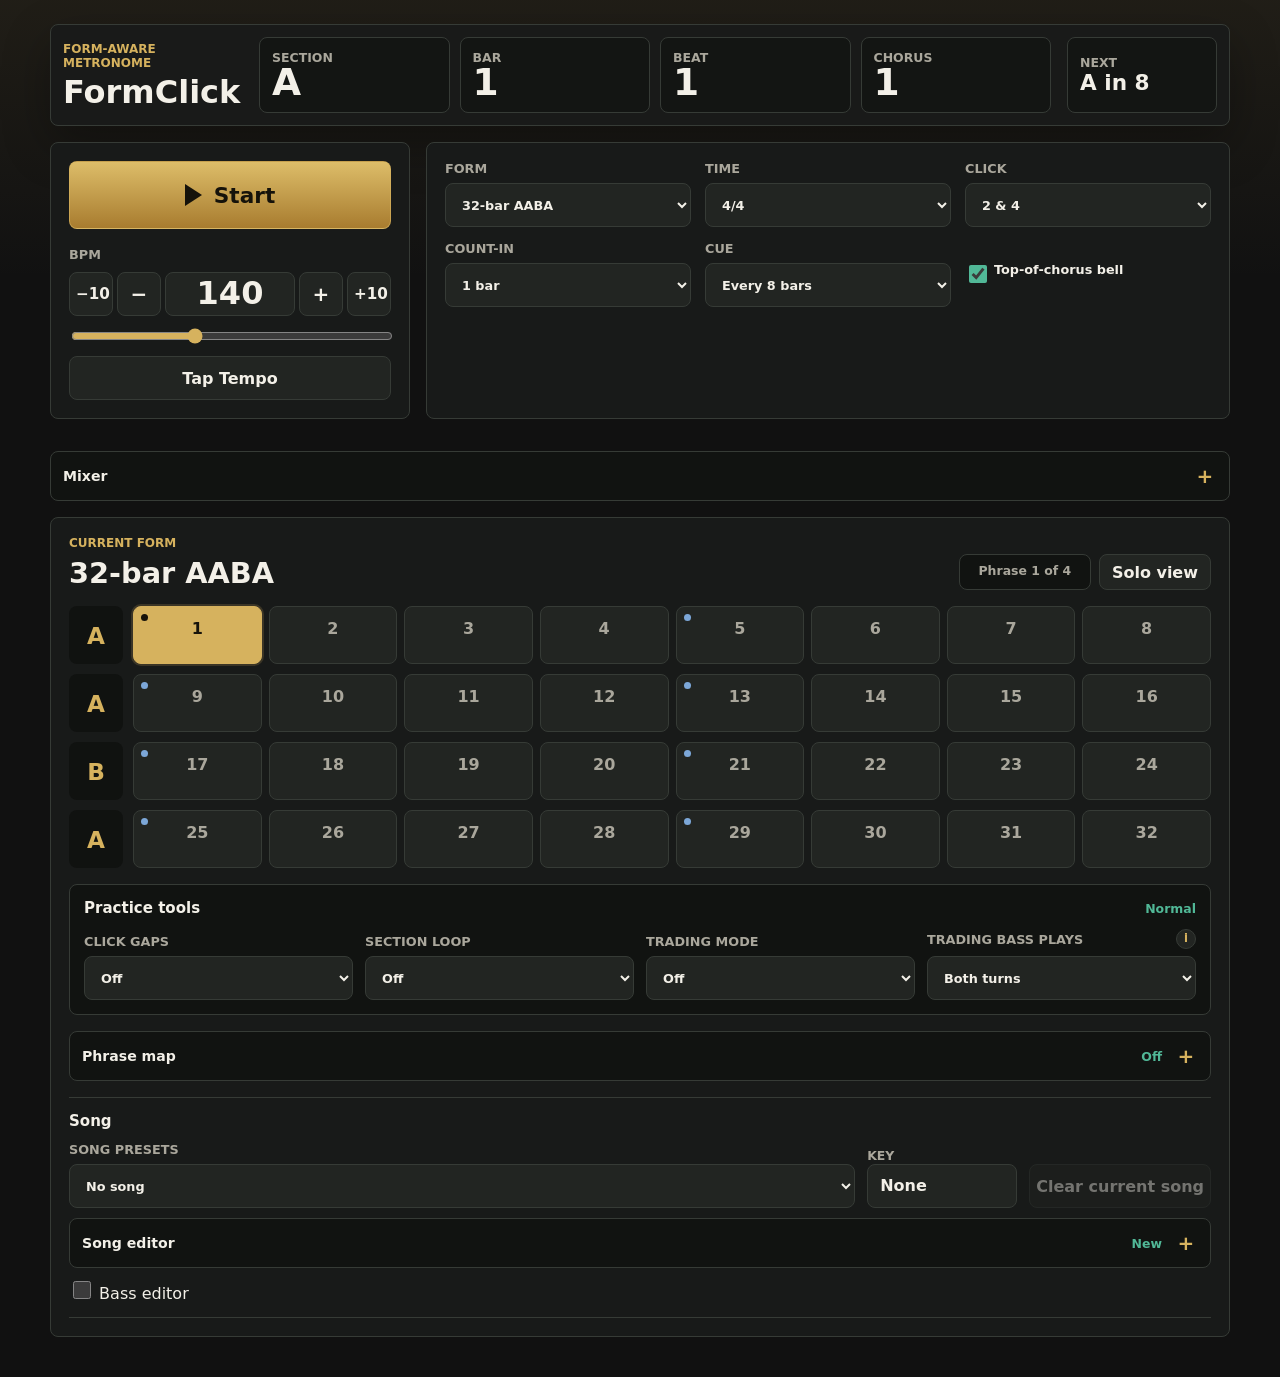
==== commit b29c9186: "Refresh tempo layout CSS in offline app" ====
--- a/index.html
+++ b/index.html
@@ -10,7 +10,7 @@
     <link rel="icon" href="icon.svg" type="image/svg+xml">
     <link rel="apple-touch-icon" href="apple-touch-icon.png">
     <title>FormClick</title>
-    <link rel="stylesheet" href="styles.css?v=iteration-2v">
+    <link rel="stylesheet" href="styles.css?v=tempo-layout-1">
   </head>
   <body>
     <main class="app-shell">
--- a/styles.css
+++ b/styles.css
@@ -224,7 +224,7 @@
 
 .tempo-row {
   display: grid;
-  grid-template-columns: repeat(2, 44px) minmax(64px, 1fr) repeat(2, 44px);
+  grid-template-columns: repeat(2, 44px) minmax(88px, 1fr) repeat(2, 44px);
   gap: 4px;
 }
 
@@ -250,21 +250,15 @@
   font-weight: 800;
 }
 
-@media (max-width: 310px) {
-  .tempo-row {
-    grid-template-columns: repeat(2, 38px) minmax(50px, 1fr) repeat(2, 38px);
-  }
-
-  .tempo-row #bpm {
-    font-size: 1.6rem;
-  }
-}
-
 #bpm {
   width: 100%;
+  min-width: 0;
+  padding-inline: 4px;
   text-align: center;
   font-size: 2rem;
   font-weight: 900;
+  font-variant-numeric: tabular-nums;
+  line-height: 1.1;
 }
 
 #bpm.is-pending {
@@ -1301,3 +1295,18 @@
     top: 4px;
   }
 }
+
+@media (max-width: 880px) {
+  .tempo-row {
+    grid-template-columns: repeat(4, minmax(44px, 1fr));
+  }
+
+  #bpm {
+    grid-area: 1 / 1 / 2 / 5;
+  }
+
+  #bpm-down-ten { grid-area: 2 / 1; }
+  #bpm-down { grid-area: 2 / 2; }
+  #bpm-up { grid-area: 2 / 3; }
+  #bpm-up-ten { grid-area: 2 / 4; }
+}
